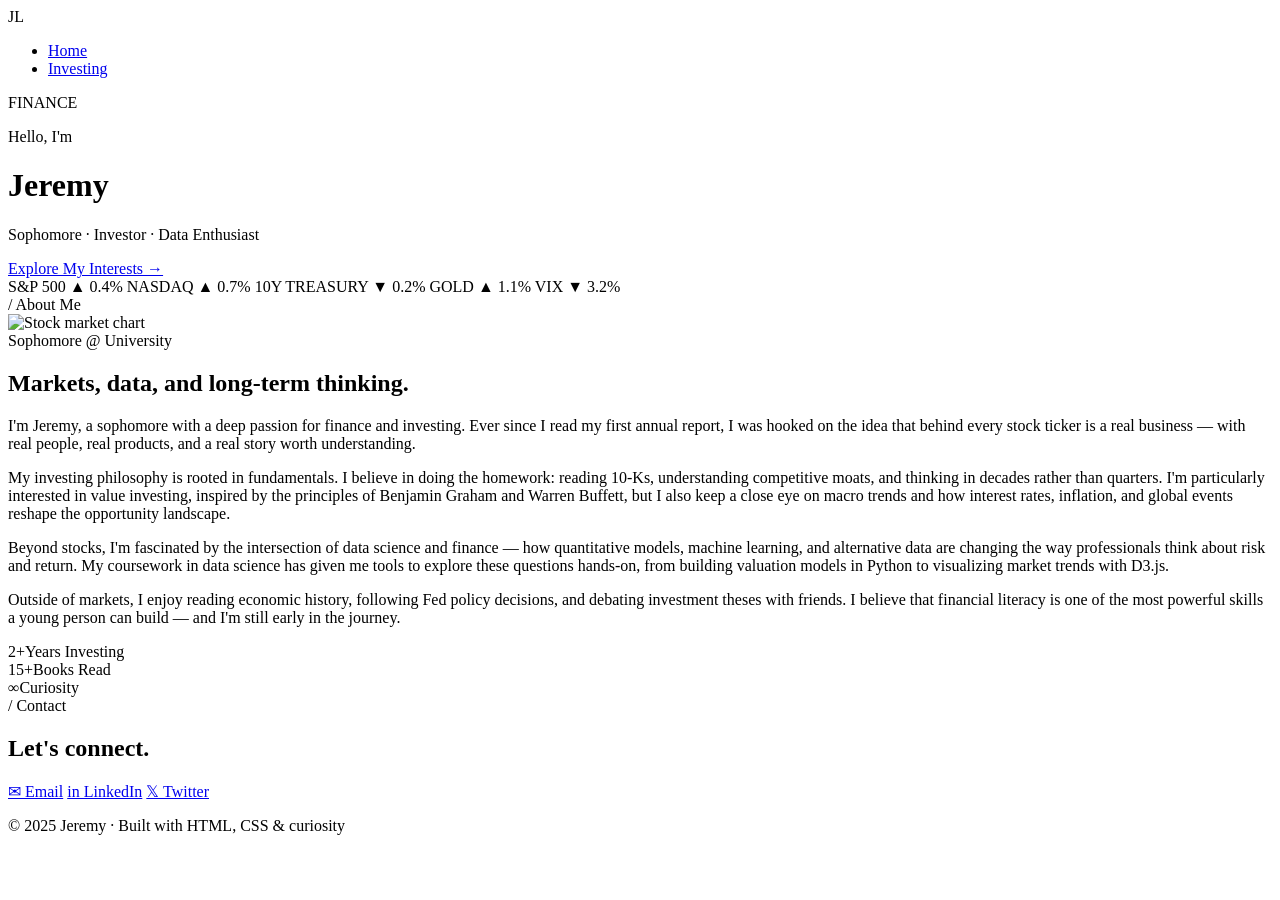
==== index.html @ c40bb51d "Create index.html" ====
<!DOCTYPE html>
<html lang="en">
<head>
  <meta charset="UTF-8" />
  <meta name="viewport" content="width=device-width, initial-scale=1.0"/>
  <title>Jeremy | Finance & Investing</title>
  <link rel="preconnect" href="https://fonts.googleapis.com">
  <link href="https://fonts.googleapis.com/css2?family=Playfair+Display:wght@400;700;900&family=DM+Sans:wght@300;400;500&display=swap" rel="stylesheet">
  <link rel="stylesheet" href="style.css"/>
</head>
<body>

  <nav class="navbar">
    <div class="nav-logo">JL</div>
    <ul class="nav-links">
      <li><a href="index.html" class="active">Home</a></li>
      <li><a href="investing.html">Investing</a></li>
    </ul>
  </nav>

  <header class="hero">
    <div class="hero-bg-text">FINANCE</div>
    <div class="hero-content">
      <p class="hero-eyebrow">Hello, I'm</p>
      <h1 class="hero-name">Jeremy</h1>
      <p class="hero-sub">Sophomore · Investor · Data Enthusiast</p>
      <a href="investing.html" class="cta-btn">Explore My Interests →</a>
    </div>
    <div class="hero-ticker">
      <span>S&amp;P 500 ▲ 0.4%</span>
      <span>NASDAQ ▲ 0.7%</span>
      <span>10Y TREASURY ▼ 0.2%</span>
      <span>GOLD ▲ 1.1%</span>
      <span>VIX ▼ 3.2%</span>
    </div>
  </header>

  <section class="about">
    <div class="about-label">/ About Me</div>
    <div class="about-grid">
      <div class="about-img-wrap">
        <img src="https://images.unsplash.com/photo-1611974789855-9c2a0a7236a3?w=600&q=80" alt="Stock market chart" />
        <div class="about-img-tag">Sophomore @ University</div>
      </div>
      <div class="about-text">
        <h2>Markets, data, and long-term thinking.</h2>
        <p>
          I'm Jeremy, a sophomore with a deep passion for finance and investing. Ever since I read my first annual report, I was hooked on the idea that behind every stock ticker is a real business — with real people, real products, and a real story worth understanding.
        </p>
        <p>
          My investing philosophy is rooted in fundamentals. I believe in doing the homework: reading 10-Ks, understanding competitive moats, and thinking in decades rather than quarters. I'm particularly interested in value investing, inspired by the principles of Benjamin Graham and Warren Buffett, but I also keep a close eye on macro trends and how interest rates, inflation, and global events reshape the opportunity landscape.
        </p>
        <p>
          Beyond stocks, I'm fascinated by the intersection of data science and finance — how quantitative models, machine learning, and alternative data are changing the way professionals think about risk and return. My coursework in data science has given me tools to explore these questions hands-on, from building valuation models in Python to visualizing market trends with D3.js.
        </p>
        <p>
          Outside of markets, I enjoy reading economic history, following Fed policy decisions, and debating investment theses with friends. I believe that financial literacy is one of the most powerful skills a young person can build — and I'm still early in the journey.
        </p>
        <div class="about-stats">
          <div class="stat"><span class="stat-num">2+</span><span class="stat-label">Years Investing</span></div>
          <div class="stat"><span class="stat-num">15+</span><span class="stat-label">Books Read</span></div>
          <div class="stat"><span class="stat-num">∞</span><span class="stat-label">Curiosity</span></div>
        </div>
      </div>
    </div>
  </section>

  <section class="contact">
    <div class="contact-label">/ Contact</div>
    <h2>Let's connect.</h2>
    <div class="contact-links">
      <a href="mailto:jeremy@example.com" class="contact-pill">✉ Email</a>
      <a href="https://linkedin.com" target="_blank" class="contact-pill">in LinkedIn</a>
      <a href="https://twitter.com" target="_blank" class="contact-pill">𝕏 Twitter</a>
    </div>
  </section>

  <footer>
    <p>© 2025 Jeremy · Built with HTML, CSS & curiosity</p>
  </footer>

</body>
</html>
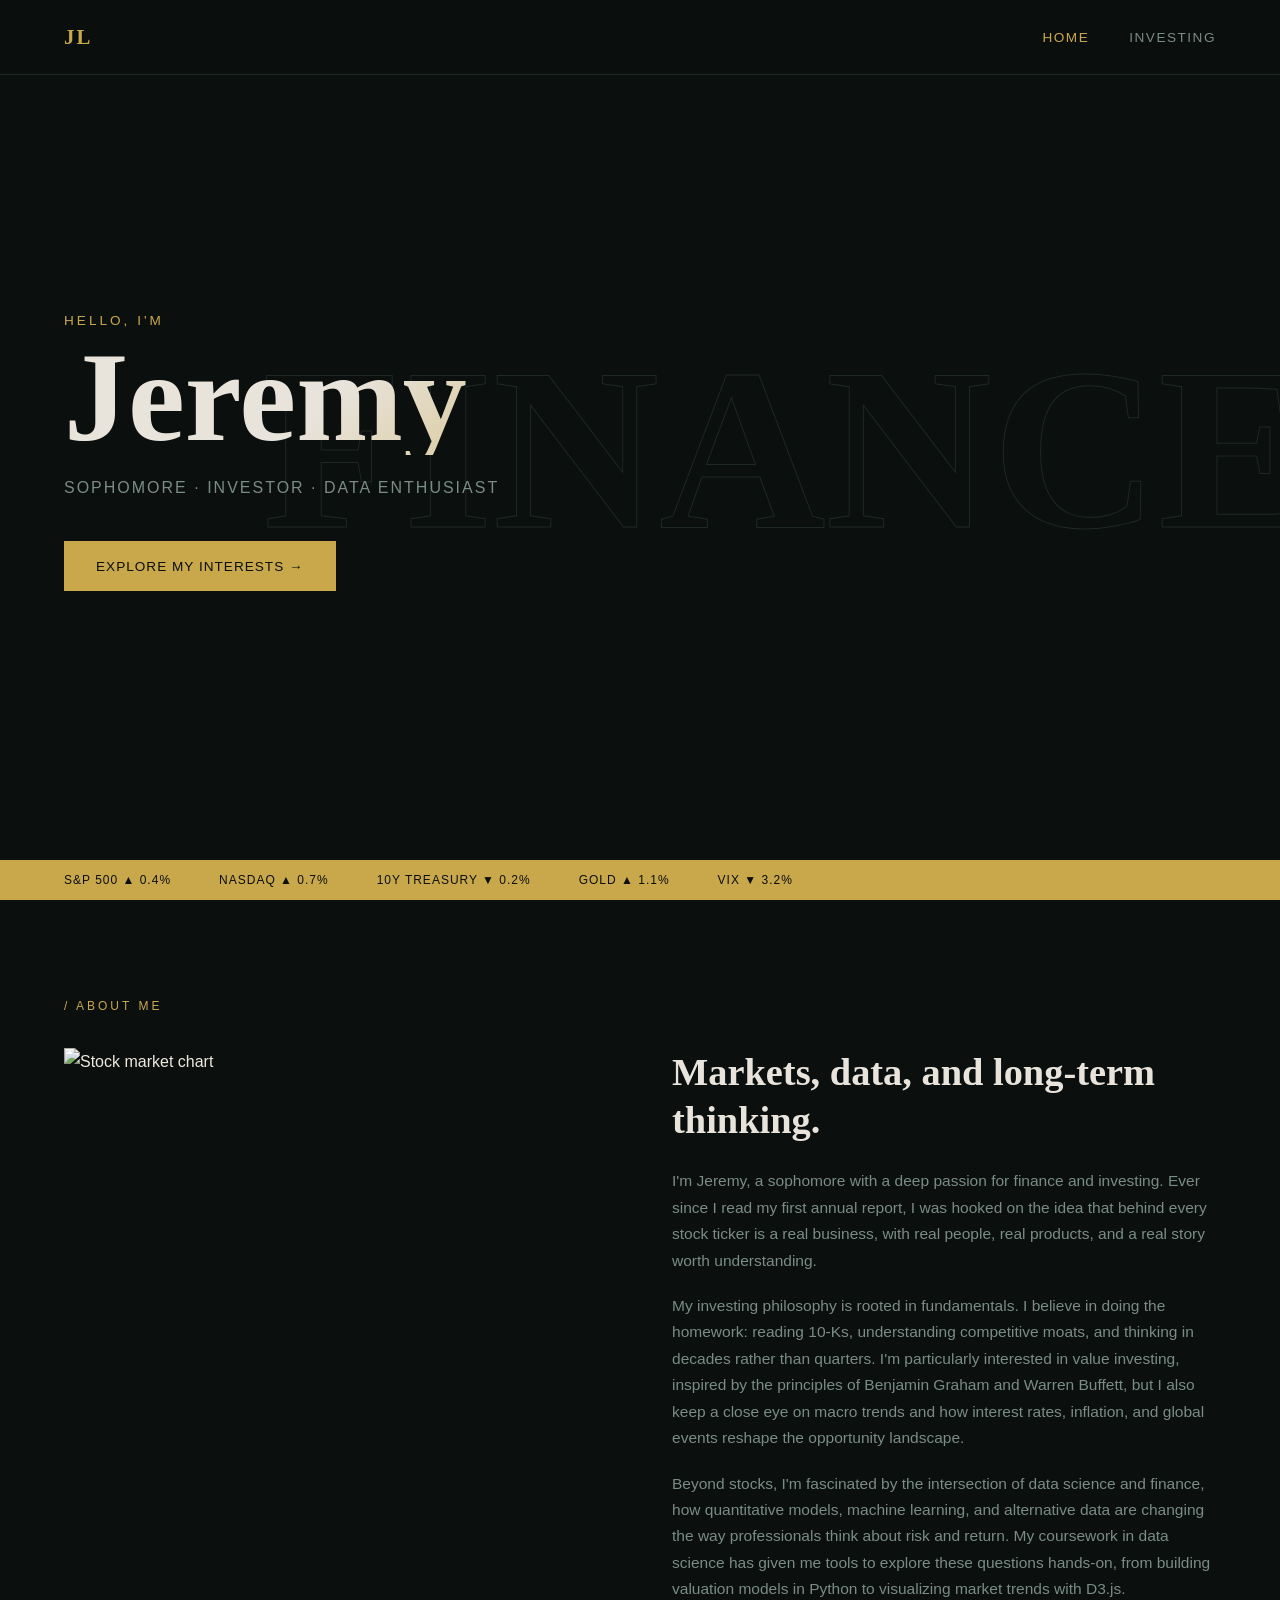
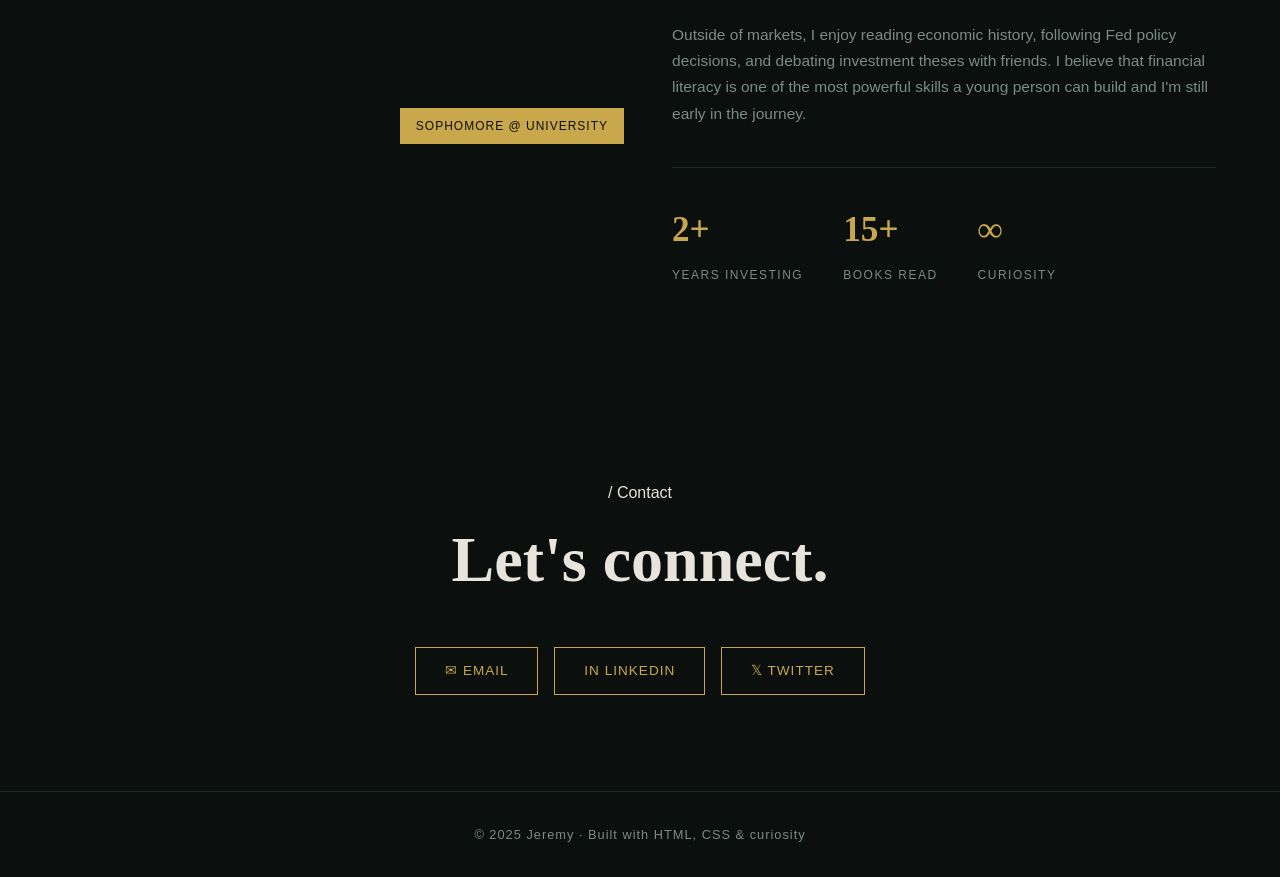
==== commit e298b68a: "Update index.html" ====
--- a/index.html
+++ b/index.html
@@ -45,16 +45,16 @@
       <div class="about-text">
         <h2>Markets, data, and long-term thinking.</h2>
         <p>
-          I'm Jeremy, a sophomore with a deep passion for finance and investing. Ever since I read my first annual report, I was hooked on the idea that behind every stock ticker is a real business — with real people, real products, and a real story worth understanding.
+          I'm Jeremy, a sophomore with a deep passion for finance and investing. Ever since I read my first annual report, I was hooked on the idea that behind every stock ticker is a real business, with real people, real products, and a real story worth understanding.
         </p>
         <p>
           My investing philosophy is rooted in fundamentals. I believe in doing the homework: reading 10-Ks, understanding competitive moats, and thinking in decades rather than quarters. I'm particularly interested in value investing, inspired by the principles of Benjamin Graham and Warren Buffett, but I also keep a close eye on macro trends and how interest rates, inflation, and global events reshape the opportunity landscape.
         </p>
         <p>
-          Beyond stocks, I'm fascinated by the intersection of data science and finance — how quantitative models, machine learning, and alternative data are changing the way professionals think about risk and return. My coursework in data science has given me tools to explore these questions hands-on, from building valuation models in Python to visualizing market trends with D3.js.
+          Beyond stocks, I'm fascinated by the intersection of data science and finance, how quantitative models, machine learning, and alternative data are changing the way professionals think about risk and return. My coursework in data science has given me tools to explore these questions hands-on, from building valuation models in Python to visualizing market trends with D3.js.
         </p>
         <p>
-          Outside of markets, I enjoy reading economic history, following Fed policy decisions, and debating investment theses with friends. I believe that financial literacy is one of the most powerful skills a young person can build — and I'm still early in the journey.
+          Outside of markets, I enjoy reading economic history, following Fed policy decisions, and debating investment theses with friends. I believe that financial literacy is one of the most powerful skills a young person can build and I'm still early in the journey.
         </p>
         <div class="about-stats">
           <div class="stat"><span class="stat-num">2+</span><span class="stat-label">Years Investing</span></div>
--- a/style.css
+++ b/style.css
@@ -0,0 +1,447 @@
+/* ===== CSS VARIABLES ===== */
+:root {
+  --bg: #0b0f0e;
+  --surface: #121817;
+  --border: #1e2825;
+  --gold: #c9a84c;
+  --gold-light: #e8c97e;
+  --text: #e8e4dc;
+  --text-muted: #7a8c86;
+  --green: #3ddc97;
+  --font-display: 'Playfair Display', Georgia, serif;
+  --font-body: 'DM Sans', sans-serif;
+}
+
+/* ===== RESET ===== */
+*, *::before, *::after { box-sizing: border-box; margin: 0; padding: 0; }
+html { scroll-behavior: smooth; }
+
+body {
+  background: var(--bg);
+  color: var(--text);
+  font-family: var(--font-body);
+  font-weight: 300;
+  line-height: 1.7;
+  overflow-x: hidden;
+}
+
+/* ===== NAVBAR ===== */
+.navbar {
+  position: fixed;
+  top: 0; left: 0; right: 0;
+  z-index: 100;
+  display: flex;
+  align-items: center;
+  justify-content: space-between;
+  padding: 1.2rem 4rem;
+  background: rgba(11,15,14,0.85);
+  backdrop-filter: blur(10px);
+  border-bottom: 1px solid var(--border);
+}
+
+.nav-logo {
+  font-family: var(--font-display);
+  font-weight: 700;
+  font-size: 1.3rem;
+  color: var(--gold);
+  letter-spacing: 2px;
+}
+
+.nav-links {
+  list-style: none;
+  display: flex;
+  gap: 2.5rem;
+}
+
+.nav-links a {
+  text-decoration: none;
+  color: var(--text-muted);
+  font-size: 0.85rem;
+  letter-spacing: 1.5px;
+  text-transform: uppercase;
+  transition: color 0.2s;
+}
+
+.nav-links a:hover,
+.nav-links a.active {
+  color: var(--gold);
+}
+
+/* ===== HERO ===== */
+.hero {
+  position: relative;
+  min-height: 100vh;
+  display: flex;
+  flex-direction: column;
+  justify-content: center;
+  padding: 0 4rem;
+  overflow: hidden;
+}
+
+.hero-bg-text {
+  position: absolute;
+  top: 50%;
+  right: -2rem;
+  transform: translateY(-50%);
+  font-family: var(--font-display);
+  font-size: clamp(8rem, 18vw, 20rem);
+  font-weight: 900;
+  color: transparent;
+  -webkit-text-stroke: 1px var(--border);
+  user-select: none;
+  pointer-events: none;
+  line-height: 1;
+}
+
+.hero-content {
+  position: relative;
+  z-index: 1;
+  max-width: 700px;
+}
+
+.hero-eyebrow {
+  font-size: 0.85rem;
+  letter-spacing: 3px;
+  text-transform: uppercase;
+  color: var(--gold);
+  margin-bottom: 0.5rem;
+}
+
+.hero-name {
+  font-family: var(--font-display);
+  font-size: clamp(4rem, 10vw, 9rem);
+  font-weight: 900;
+  line-height: 0.9;
+  margin-bottom: 1.2rem;
+  background: linear-gradient(135deg, var(--text) 40%, var(--gold));
+  -webkit-background-clip: text;
+  -webkit-text-fill-color: transparent;
+  background-clip: text;
+}
+
+.hero-sub {
+  font-size: 1rem;
+  color: var(--text-muted);
+  letter-spacing: 2px;
+  text-transform: uppercase;
+  margin-bottom: 2.5rem;
+}
+
+.cta-btn {
+  display: inline-block;
+  padding: 0.85rem 2rem;
+  background: var(--gold);
+  color: var(--bg);
+  font-family: var(--font-body);
+  font-weight: 500;
+  font-size: 0.85rem;
+  letter-spacing: 1px;
+  text-decoration: none;
+  text-transform: uppercase;
+  transition: background 0.2s, transform 0.2s;
+}
+
+.cta-btn:hover {
+  background: var(--gold-light);
+  transform: translateY(-2px);
+}
+
+/* Ticker */
+.hero-ticker {
+  position: absolute;
+  bottom: 0; left: 0; right: 0;
+  background: var(--gold);
+  color: var(--bg);
+  display: flex;
+  gap: 3rem;
+  padding: 0.6rem 4rem;
+  font-size: 0.75rem;
+  font-weight: 500;
+  letter-spacing: 1px;
+  overflow: hidden;
+}
+
+/* ===== SHARED SECTION STYLES ===== */
+section {
+  padding: 6rem 4rem;
+}
+
+.about-label {
+  font-size: 0.75rem;
+  letter-spacing: 3px;
+  text-transform: uppercase;
+  color: var(--gold);
+  margin-bottom: 2rem;
+}
+
+/* ===== ABOUT SECTION ===== */
+.about-grid, .invest-grid {
+  display: grid;
+  grid-template-columns: 1fr 1fr;
+  gap: 4rem;
+  align-items: start;
+  margin-top: 1rem;
+}
+
+.invest-grid {
+  grid-template-columns: 1.2fr 0.8fr;
+}
+
+.about-img-wrap {
+  position: relative;
+}
+
+.about-img-wrap img {
+  width: 100%;
+  aspect-ratio: 4/5;
+  object-fit: cover;
+  display: block;
+  filter: grayscale(30%) sepia(10%);
+}
+
+.about-img-tag {
+  position: absolute;
+  bottom: -1rem;
+  right: -1rem;
+  background: var(--gold);
+  color: var(--bg);
+  padding: 0.5rem 1rem;
+  font-size: 0.75rem;
+  font-weight: 500;
+  letter-spacing: 1px;
+  text-transform: uppercase;
+}
+
+.about-text h2, .invest-text h2 {
+  font-family: var(--font-display);
+  font-size: clamp(1.6rem, 3vw, 2.4rem);
+  font-weight: 700;
+  line-height: 1.25;
+  margin-bottom: 1.5rem;
+  color: var(--text);
+}
+
+.about-text p, .invest-text p {
+  color: var(--text-muted);
+  margin-bottom: 1.2rem;
+  font-size: 0.97rem;
+}
+
+/* Stats */
+.about-stats {
+  display: flex;
+  gap: 2.5rem;
+  margin-top: 2.5rem;
+  padding-top: 2rem;
+  border-top: 1px solid var(--border);
+}
+
+.stat-num {
+  display: block;
+  font-family: var(--font-display);
+  font-size: 2.2rem;
+  font-weight: 700;
+  color: var(--gold);
+}
+
+.stat-label {
+  font-size: 0.75rem;
+  text-transform: uppercase;
+  letter-spacing: 1.5px;
+  color: var(--text-muted);
+}
+
+/* ===== PRINCIPLES ===== */
+.principles {
+  background: var(--surface);
+  border-top: 1px solid var(--border);
+  border-bottom: 1px solid var(--border);
+}
+
+.principles h2 {
+  font-family: var(--font-display);
+  font-size: clamp(1.5rem, 3vw, 2.2rem);
+  margin-bottom: 2.5rem;
+}
+
+.principles-list {
+  list-style: none;
+  counter-reset: principles;
+  display: grid;
+  grid-template-columns: 1fr 1fr;
+  gap: 1.5rem 4rem;
+  max-width: 900px;
+}
+
+.principles-list li {
+  counter-increment: principles;
+  display: flex;
+  align-items: flex-start;
+  gap: 1rem;
+  color: var(--text-muted);
+  font-size: 0.95rem;
+}
+
+.principles-list li::before {
+  content: counter(principles, decimal-leading-zero);
+  font-family: var(--font-display);
+  font-size: 1.3rem;
+  color: var(--gold);
+  flex-shrink: 0;
+  line-height: 1.4;
+}
+
+.principles-list strong {
+  color: var(--text);
+}
+
+/* ===== BOOK GRID ===== */
+.resources h2 {
+  font-family: var(--font-display);
+  font-size: clamp(1.5rem, 3vw, 2.2rem);
+  margin-bottom: 2.5rem;
+}
+
+.book-grid {
+  display: grid;
+  grid-template-columns: repeat(4, 1fr);
+  gap: 1.5rem;
+}
+
+.book-card {
+  background: var(--surface);
+  border: 1px solid var(--border);
+  padding: 1.8rem 1.5rem;
+  transition: border-color 0.2s, transform 0.2s;
+}
+
+.book-card:hover {
+  border-color: var(--gold);
+  transform: translateY(-4px);
+}
+
+.book-num {
+  font-family: var(--font-display);
+  font-size: 2rem;
+  font-weight: 700;
+  color: var(--border);
+  margin-bottom: 1rem;
+}
+
+.book-title {
+  font-family: var(--font-display);
+  font-size: 1rem;
+  color: var(--text);
+  margin-bottom: 0.5rem;
+  line-height: 1.35;
+}
+
+.book-author {
+  font-size: 0.8rem;
+  color: var(--gold);
+  letter-spacing: 1px;
+}
+
+/* ===== INVEST INTRO ===== */
+.invest-intro {
+  border-bottom: 1px solid var(--border);
+}
+
+/* ===== CONTACT ===== */
+.contact {
+  text-align: center;
+}
+
+.contact-label {
+  text-align: center;
+}
+
+.contact h2 {
+  font-family: var(--font-display);
+  font-size: clamp(2rem, 5vw, 4rem);
+  margin-bottom: 2rem;
+}
+
+.contact-links {
+  display: flex;
+  gap: 1rem;
+  justify-content: center;
+  flex-wrap: wrap;
+}
+
+.contact-pill {
+  display: inline-block;
+  padding: 0.7rem 1.8rem;
+  border: 1px solid var(--gold);
+  color: var(--gold);
+  text-decoration: none;
+  font-size: 0.85rem;
+  letter-spacing: 1px;
+  text-transform: uppercase;
+  transition: background 0.2s, color 0.2s;
+}
+
+.contact-pill:hover {
+  background: var(--gold);
+  color: var(--bg);
+}
+
+/* ===== PAGE HERO (investing.html) ===== */
+.page-hero {
+  position: relative;
+  padding: 10rem 4rem 5rem;
+  overflow: hidden;
+  border-bottom: 1px solid var(--border);
+}
+
+.page-hero-bg-text {
+  position: absolute;
+  top: 50%;
+  right: -1rem;
+  transform: translateY(-50%);
+  font-family: var(--font-display);
+  font-size: clamp(6rem, 15vw, 16rem);
+  font-weight: 900;
+  color: transparent;
+  -webkit-text-stroke: 1px var(--border);
+  user-select: none;
+  pointer-events: none;
+  line-height: 1;
+}
+
+.page-title {
+  font-family: var(--font-display);
+  font-size: clamp(2.5rem, 6vw, 5rem);
+  font-weight: 900;
+  position: relative;
+  z-index: 1;
+  margin-bottom: 1rem;
+}
+
+.page-sub {
+  color: var(--text-muted);
+  font-size: 1rem;
+  max-width: 500px;
+  position: relative;
+  z-index: 1;
+}
+
+/* ===== FOOTER ===== */
+footer {
+  text-align: center;
+  padding: 2rem 4rem;
+  border-top: 1px solid var(--border);
+  font-size: 0.8rem;
+  color: var(--text-muted);
+  letter-spacing: 1px;
+}
+
+/* ===== RESPONSIVE ===== */
+@media (max-width: 768px) {
+  .navbar { padding: 1rem 1.5rem; }
+  section, .hero, .page-hero { padding-left: 1.5rem; padding-right: 1.5rem; }
+  .about-grid, .invest-grid { grid-template-columns: 1fr; }
+  .book-grid { grid-template-columns: 1fr 1fr; }
+  .principles-list { grid-template-columns: 1fr; }
+  .hero-ticker { display: none; }
+}
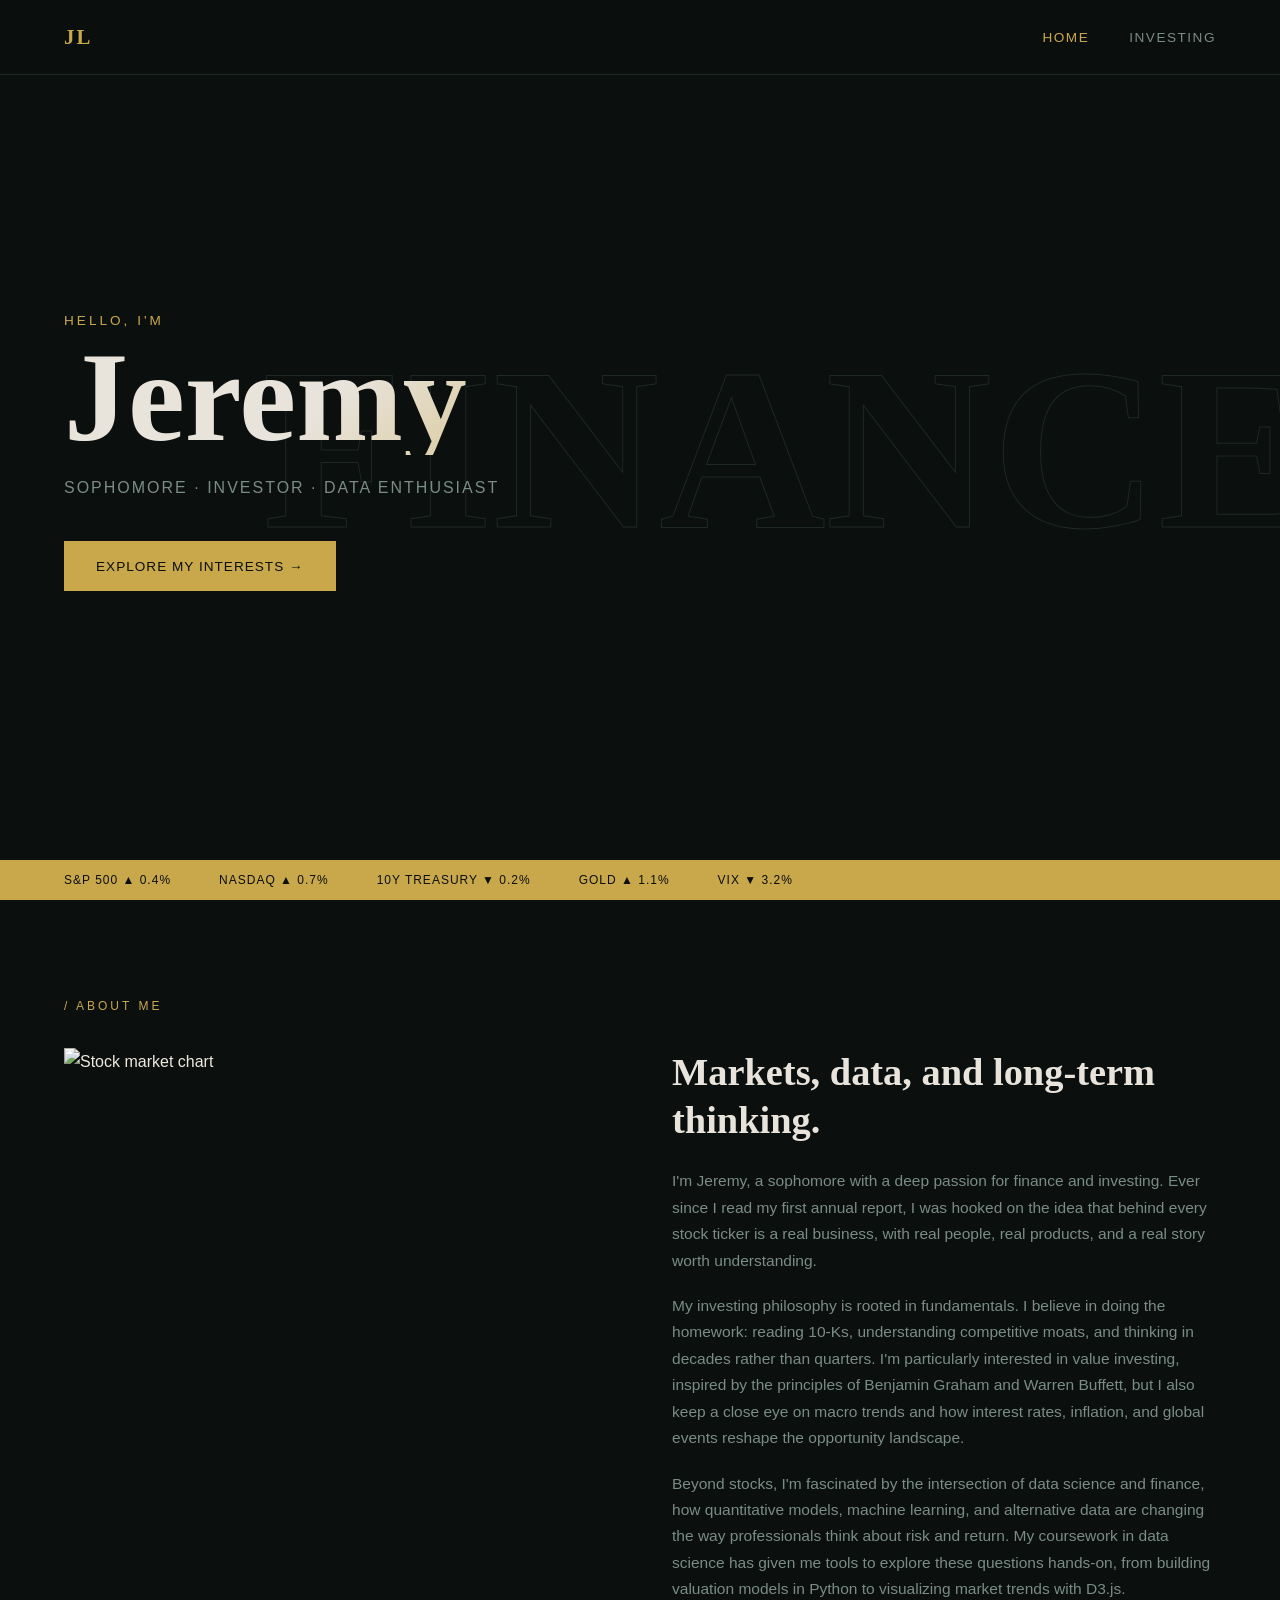
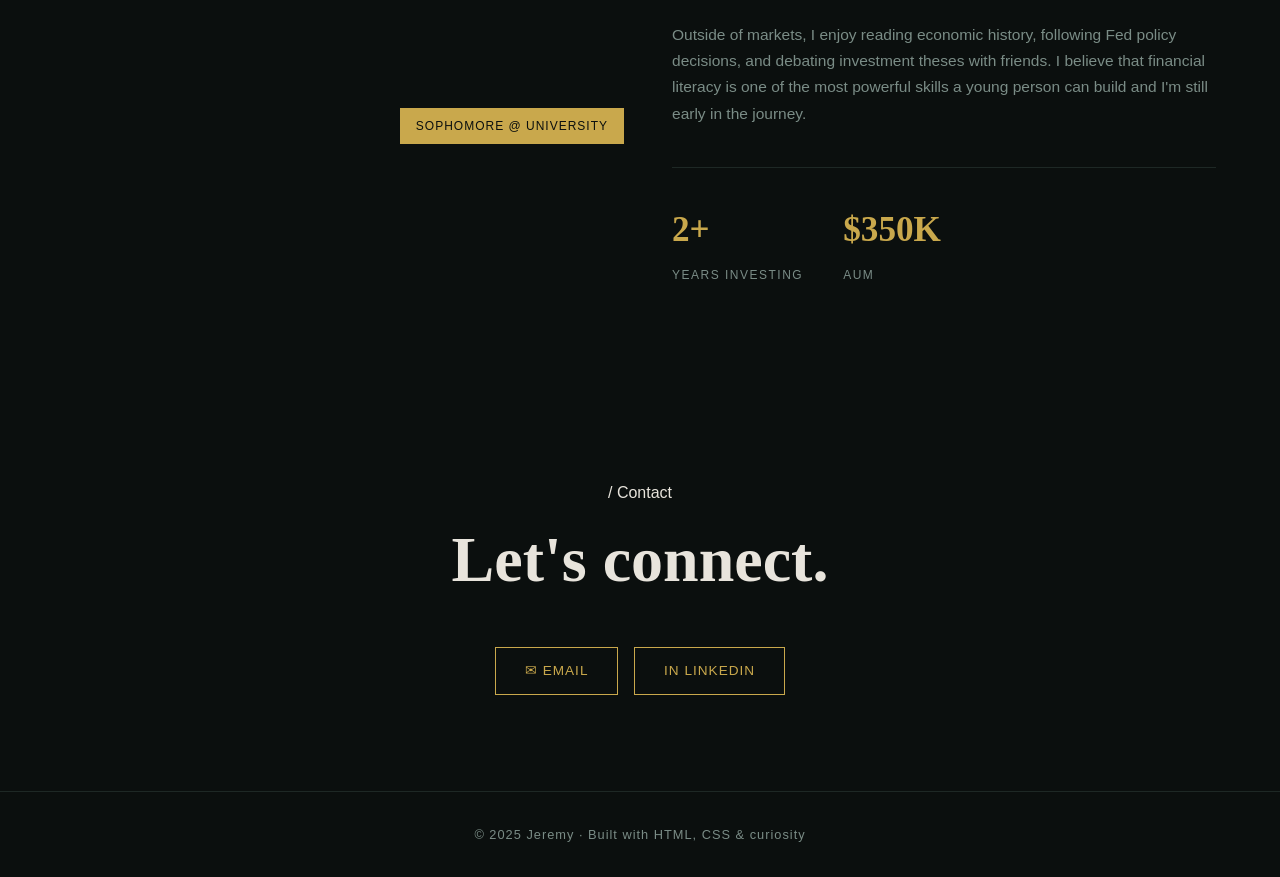
==== commit f6a4bfdc: "Update index.html" ====
--- a/index.html
+++ b/index.html
@@ -58,8 +58,7 @@
         </p>
         <div class="about-stats">
           <div class="stat"><span class="stat-num">2+</span><span class="stat-label">Years Investing</span></div>
-          <div class="stat"><span class="stat-num">15+</span><span class="stat-label">Books Read</span></div>
-          <div class="stat"><span class="stat-num">∞</span><span class="stat-label">Curiosity</span></div>
+          <div class="stat"><span class="stat-num">$350K</span><span class="stat-label">AUM</span></div>
         </div>
       </div>
     </div>
@@ -69,9 +68,8 @@
     <div class="contact-label">/ Contact</div>
     <h2>Let's connect.</h2>
     <div class="contact-links">
-      <a href="mailto:jeremy@example.com" class="contact-pill">✉ Email</a>
-      <a href="https://linkedin.com" target="_blank" class="contact-pill">in LinkedIn</a>
-      <a href="https://twitter.com" target="_blank" class="contact-pill">𝕏 Twitter</a>
+      <a href="mailto:jeremyli8x@gmail.com" class="contact-pill">✉ Email</a>
+      <a href="https://www.linkedin.com/in/jeremy-sutikno-240685275" target="_blank" class="contact-pill">in LinkedIn</a>
     </div>
   </section>
 
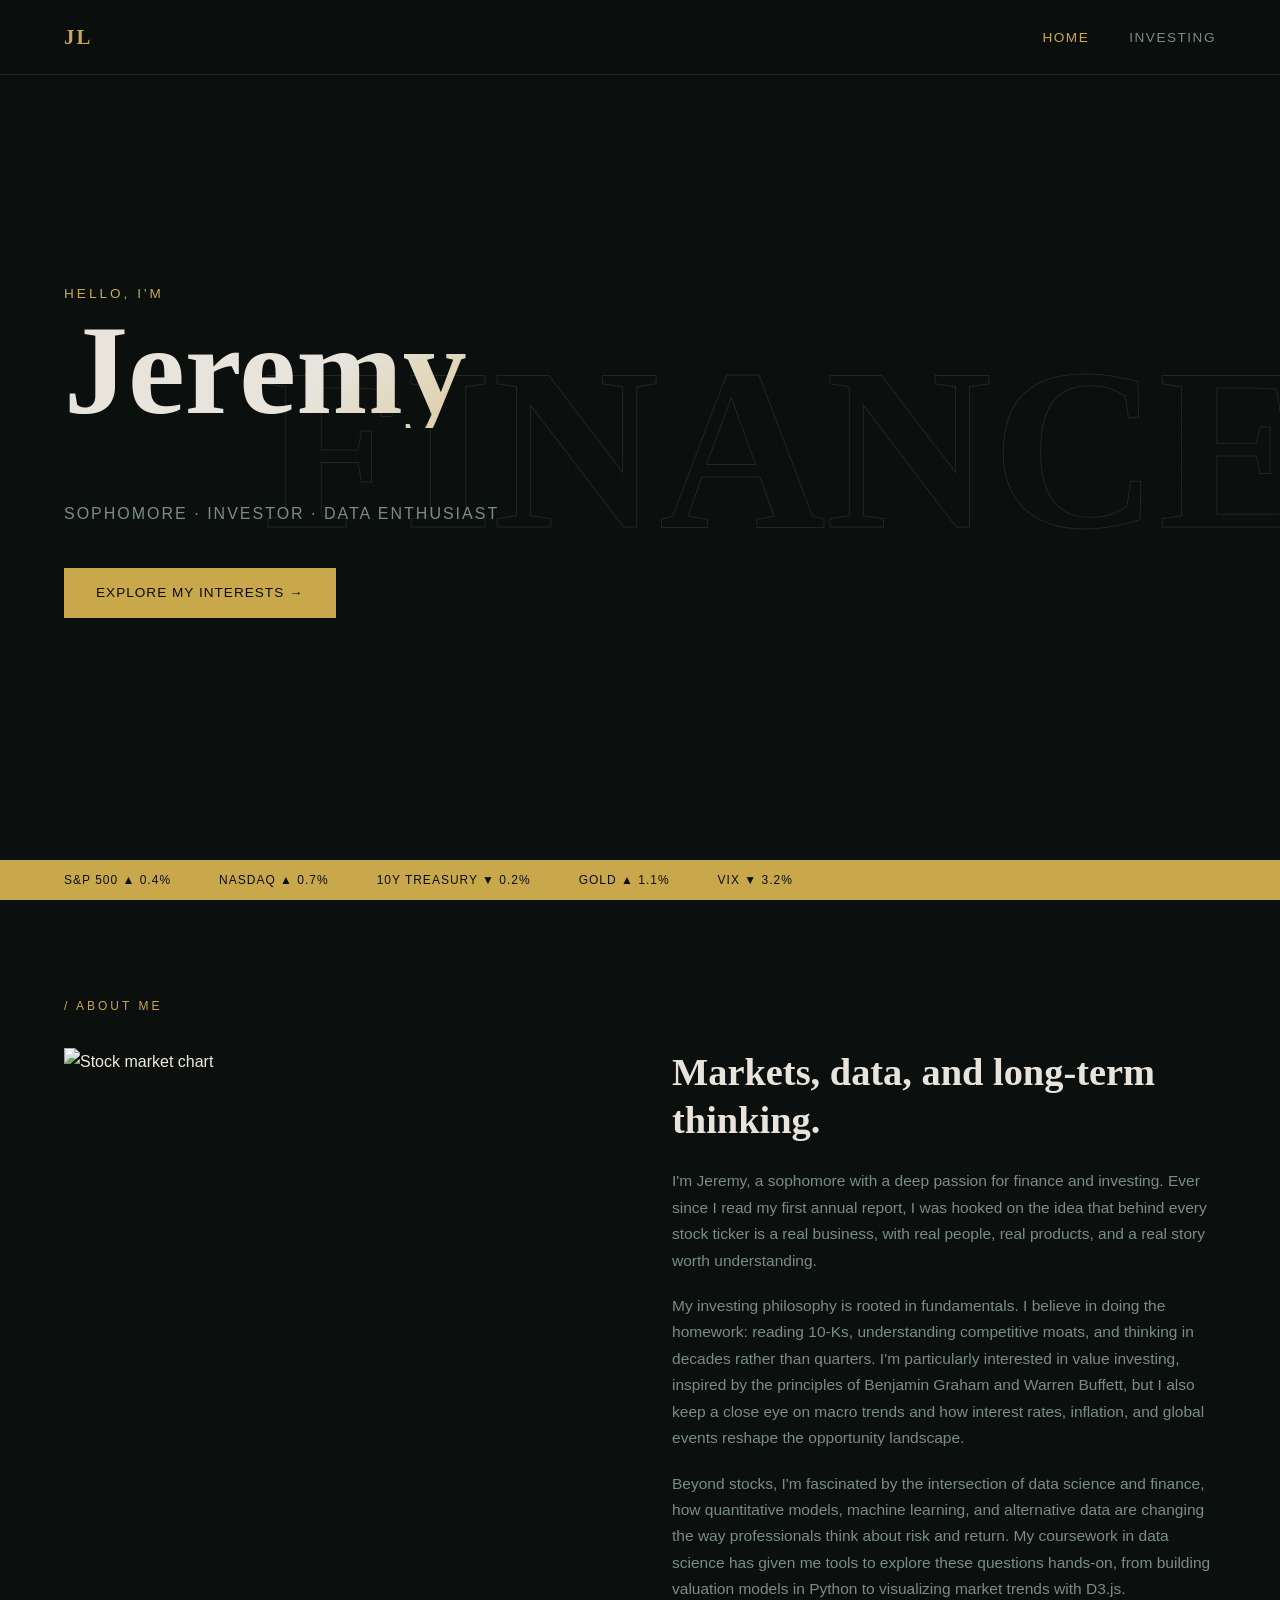
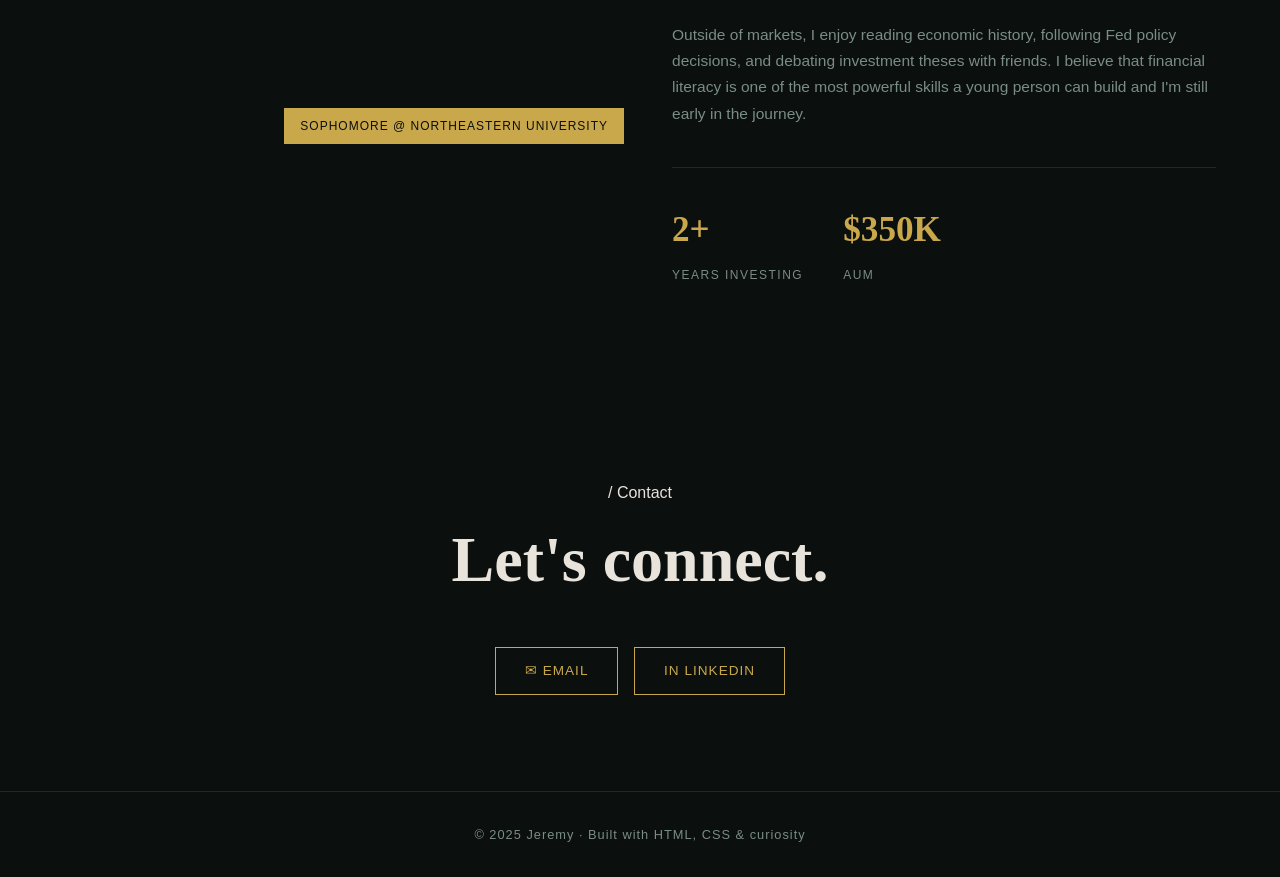
==== commit 4dc12f90: "Update index.html" ====
--- a/index.html
+++ b/index.html
@@ -40,7 +40,7 @@
     <div class="about-grid">
       <div class="about-img-wrap">
         <img src="https://images.unsplash.com/photo-1611974789855-9c2a0a7236a3?w=600&q=80" alt="Stock market chart" />
-        <div class="about-img-tag">Sophomore @ University</div>
+        <div class="about-img-tag">Sophomore @ Northeastern University</div>
       </div>
       <div class="about-text">
         <h2>Markets, data, and long-term thinking.</h2>
--- a/style.css
+++ b/style.css
@@ -91,6 +91,7 @@
   user-select: none;
   pointer-events: none;
   line-height: 1;
+  z-index: 0;
 }
 
 .hero-content {
@@ -112,11 +113,13 @@
   font-size: clamp(4rem, 10vw, 9rem);
   font-weight: 900;
   line-height: 0.9;
-  margin-bottom: 1.2rem;
+  margin-bottom: 4.5rem;
   background: linear-gradient(135deg, var(--text) 40%, var(--gold));
   -webkit-background-clip: text;
   -webkit-text-fill-color: transparent;
   background-clip: text;
+  position: relative;
+  z-index: 2;
 }
 
 .hero-sub {
